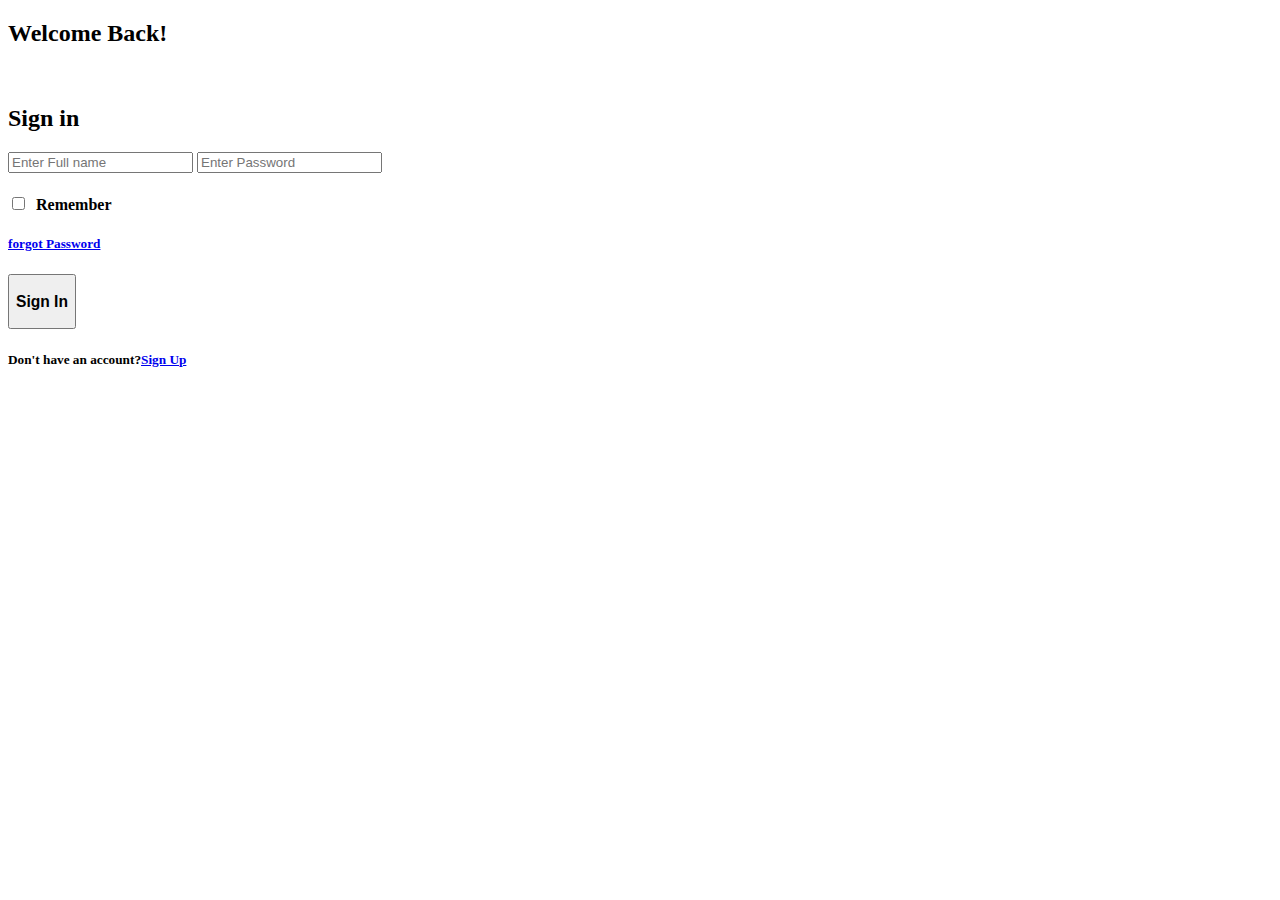
==== sign-in.html @ 5becf911 "Added file" ====
<!DOCTYPE html>
<html lang="en">
<head>
    <meta charset="UTF-8">
    <meta name="viewport" content="width=device-width, initial-scale=1.0">
    <title>Document</title>
    <link rel="stylesheet" href="sign-in.css">
</head>
<body>
  <div class="container-1">
    <div id="container-2">
        <h2>Welcome Back!</h2>
        <img src="img2.jpg" alt="">
    </div>
    <div id="container-3">
        <div id="container-4">
            <h2>Sign in</h2>
            <div id="container-5-0">
                <div id="container-5">
                <form>
                    <label for="name"><input type="text" placeholder="Enter Full name" required></label>
                    <label for="Password"><input type="text" placeholder="Enter Password" required></label>
                </form>
                <div id="container-6">
                    <h4><label for="checkbox"><input type="checkbox" id="checkbox">&nbsp;&nbsp;Remember</label></h4>
                    <h5><a href="index.html">forgot Password</a></h5>
                </div>
                <div id="container-7">
                    <a href="Thank-you.html"><button><h3>Sign In</h3></button></a> 
                </div>
                <div id="container-8">
                    <h5>Don't have an account?<a href="index.html">Sign Up</a></h5>
                </div>
            </div>
        </div>
    </div>
    <div id="container-9">
        <img src="google-icon.png" alt="">
        <img src="facebook-icon.png" alt="">
        <img src="instagram-icon.png" alt="">
    </div>
  </div>
</div>
</body>
</html>
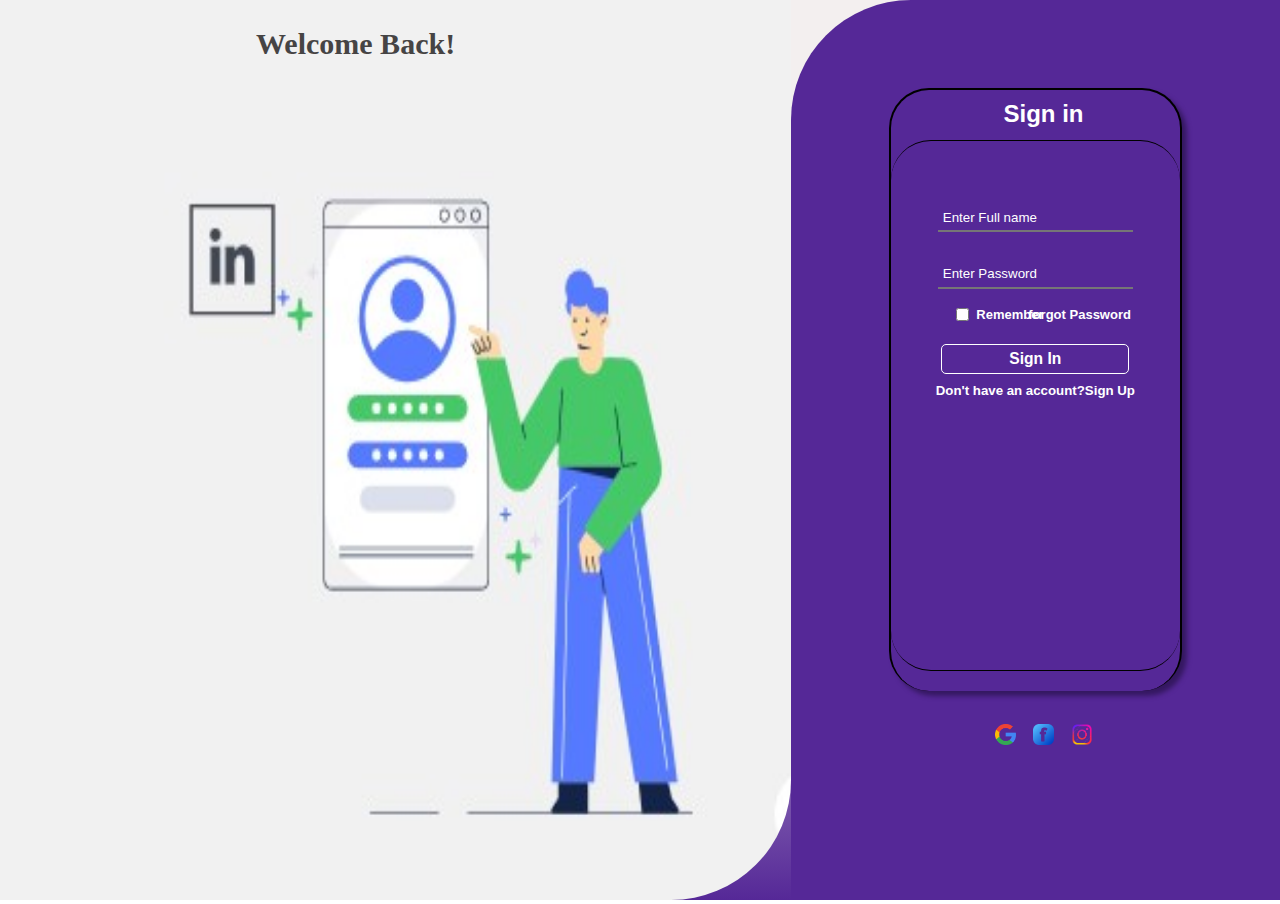
==== commit 26318ef8: "Update sign-in.html" ====
--- a/sign-in.html
+++ b/sign-in.html
@@ -17,12 +17,12 @@
             <h2>Sign in</h2>
             <div id="container-5-0">
                 <div id="container-5">
-                <form>
+                <form action="Thank-you.html" method="get">
                     <label for="name"><input type="text" placeholder="Enter Full name" required></label>
-                    <label for="Password"><input type="text" placeholder="Enter Password" required></label>
-                </form>
+                    <label for="Password"><input type="password" placeholder="Enter Password" required></label>
+                
                 <div id="container-6">
-                    <h4><label for="checkbox"><input type="checkbox" id="checkbox">&nbsp;&nbsp;Remember</label></h4>
+                    <h4><label for="checkbox"><input type="checkbox" id="checkbox" requied>&nbsp;&nbsp;Remember</label></h4>
                     <h5><a href="index.html">forgot Password</a></h5>
                 </div>
                 <div id="container-7">
@@ -31,6 +31,7 @@
                 <div id="container-8">
                     <h5>Don't have an account?<a href="index.html">Sign Up</a></h5>
                 </div>
+                 </form>
             </div>
         </div>
     </div>
@@ -42,4 +43,4 @@
   </div>
 </div>
 </body>
-</html>+</html>
--- a/sign-in.css
+++ b/sign-in.css
@@ -0,0 +1,149 @@
+*{
+    padding: 0px;
+    margin: 0px;
+    box-sizing: border-box;
+    font-family: sans-serif;
+}
+.container-1{
+    height: 100vh;
+    width: 100%;
+    background-image: linear-gradient(to bottom, rgb(243, 239, 239) 50%,rgb(85, 40, 151));
+    display: flex;
+    flex-direction: row;
+}
+#container-2 img{
+    width: 100%;
+    height: 99.99vh;
+    border-radius: 0px 0px 120px 0px;
+}
+#container-2 h2{
+    position: absolute;
+    margin-top: 2.1%;
+    margin-left: 20%;
+    color: rgb(70, 68, 68);
+    font-family: 'Gill Sans';
+    font-size: 30px;
+}
+#container-3{
+    width: 50%;
+    border-radius: 120px 0px 0px 0px;
+    background-color: rgb(85, 40, 151);
+}
+#container-4{
+    background-color: rgb(85, 40, 151);
+    height: 67vh;
+    width: 60%;
+    position: relative;
+    margin: 0 auto;
+    margin-top: 18%;
+    border: 2px solid black;
+    border-bottom: none;
+    border-radius: 40px;
+    box-shadow: 5px 5px 5px rgb(53, 24, 97);
+}
+#container-4 h2{
+    text-align: center;
+    position: absolute;
+    margin-top: 3.5%;
+    margin-left: 39%;
+    color: white;
+}
+#container-5{
+    background-color: rgb(85, 40, 151);
+    height: 59vh;
+    width: 100%;
+    position: absolute;
+    margin-top: 50px;
+    border: 1px solid black;
+    border-radius: 40px;
+    border-left: none;
+    border-right: none;
+}
+#container-5 form{
+    display: flex;
+    flex-direction: column;
+    text-align: center;
+    margin-top: 17%;
+}
+#container-5 input{
+    width: 75%;
+    padding: 2%;
+    background-color: transparent;
+    border: 3px soild black;
+    border-left: none;
+    border-right: none;
+    border-top: none;
+    color: white;
+}
+#container-5 ::placeholder{
+      color: white;
+}
+#container-5 label{
+    margin: 5%;
+}
+#container-6{
+    display: flex;
+    justify-content: space-between;
+}
+#container-6 label{
+    display: flex;
+    padding-left: 70%;
+    font-size: small;
+
+}
+#container-6 h4{
+    color: white;
+}
+#container-6 h5{
+    padding-right: 17%;
+    padding-top: 1.3%;
+    font-size: small;
+}
+#container-6 h5 a:hover{
+    text-decoration: underline;
+}
+#container-6 a{
+    text-decoration: none;
+    color: white;
+}
+#container-7{
+    text-align: center;
+    margin-top: 6%;
+}
+#container-7 button{
+    width: 65%;
+    border-radius: 5px;
+    border: 1px solid white;
+    background-color: rgb(85, 40, 151);
+    color: white;
+}
+#container-7 h3{
+    padding: 5px;
+}
+#container-7 a button:hover{
+    background-color: #fffbfb;
+    color: rgb(0, 0, 0);
+}
+#container-8{
+    margin-top: 3%;
+    text-align: center;
+}
+#container-8 h5{
+    color: white;
+}
+#container-8 a{
+    text-decoration: none;
+    color: white;
+}
+#container-8 a:hover{
+    text-decoration: underline;
+}
+#container-9{
+    display: flex;
+    margin-left: 40%;
+    margin-top: 5%;
+}
+#container-9 img{
+    width: 7%;
+    margin: 3%;
+}